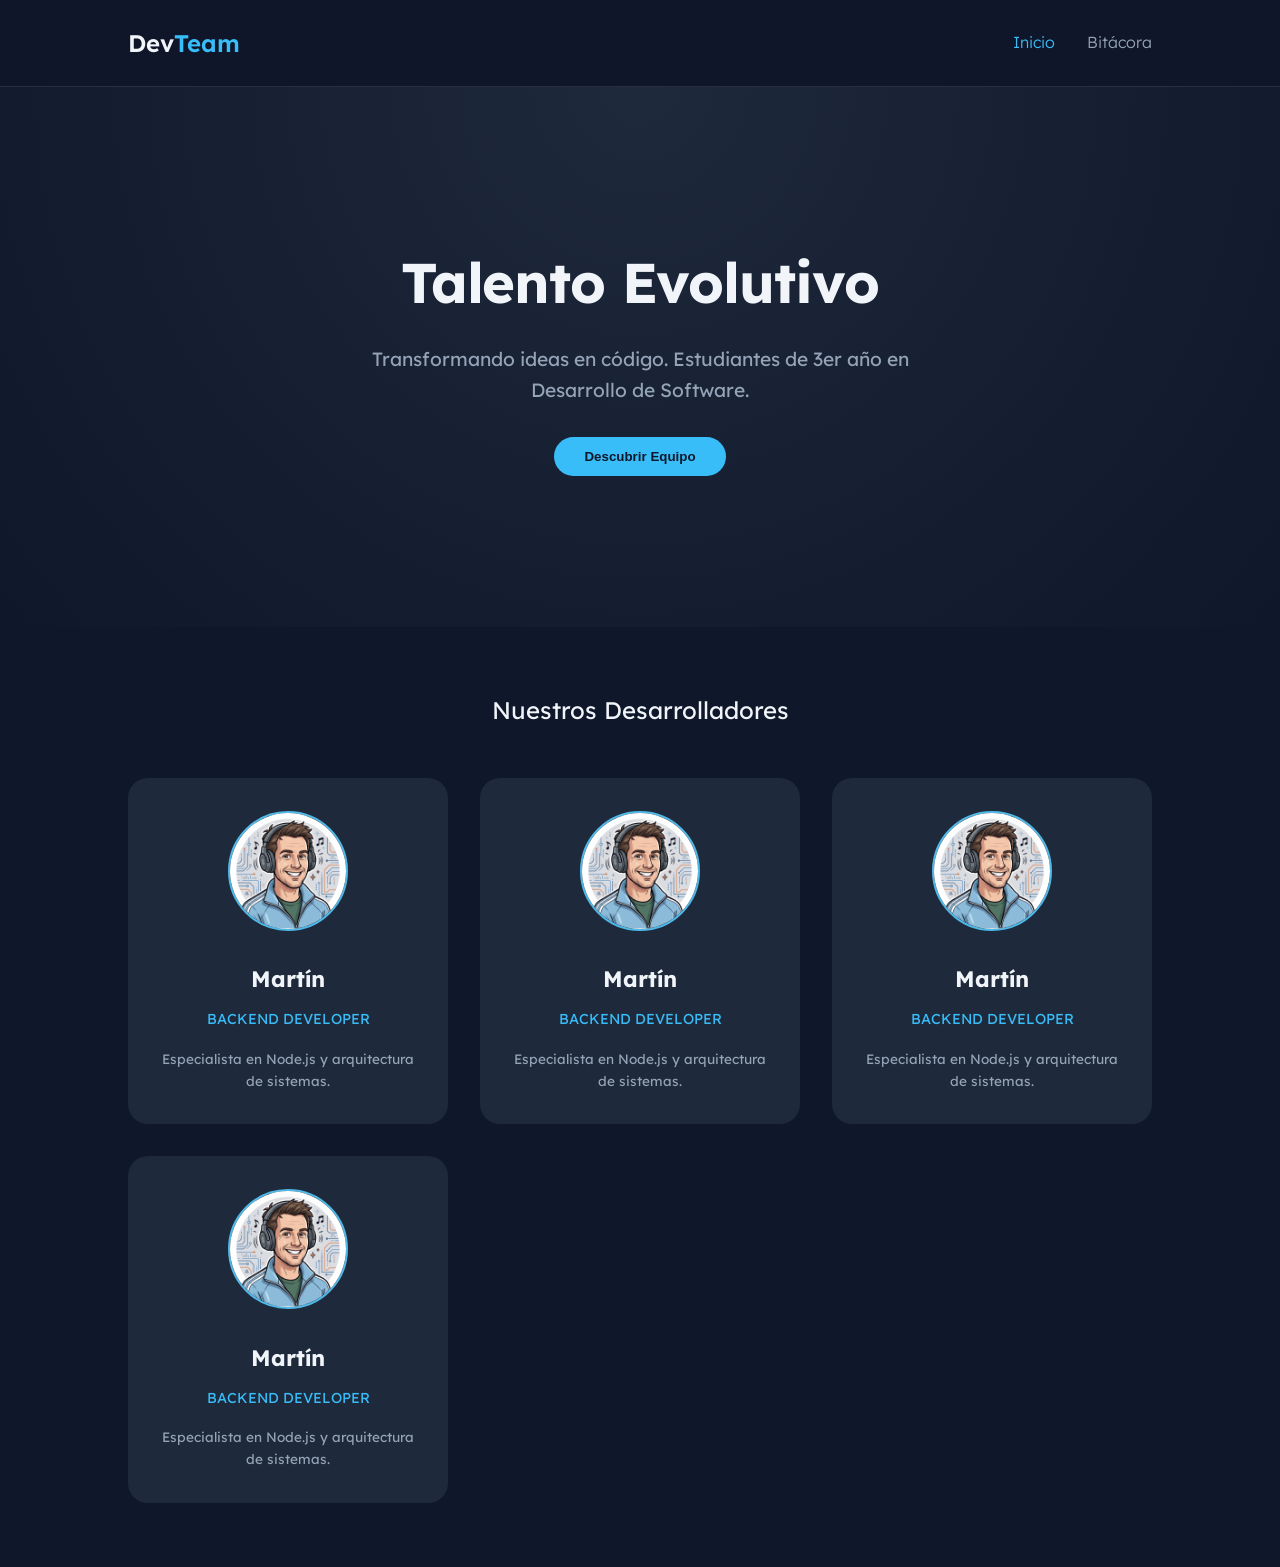
==== index.html @ af1cc762 "feat: algo de estilos, js e inicio de la landing page" ====
<!DOCTYPE html>
<html lang="es">
<head>
    <meta charset="UTF-8">
    <meta name="viewport" content="width=device-width, initial-scale=1.0">
    <title>DevTeam | Soluciones Tech</title>
    <link rel="stylesheet" href="css/styles.css">
    <link href="https://fonts.googleapis.com/css2?family=Lexend:wght@300;400;600&display=swap" rel="stylesheet">
</head>
<body>
    <nav class="navbar">
        <div class="nav-logo">Dev<span>Team</span></div>
        <ul class="nav-links">
            <li><a href="index.html" class="active">Inicio</a></li>
            <li><a href="bitacora.html">Bitácora</a></li>
        </ul>
    </nav>

    <header class="hero">
        <div class="hero-content">
            <h1 id="team-name">Talento Evolutivo</h1>
            <p>Transformando ideas en código. Estudiantes de 3er año en Desarrollo de Software.</p>
            <button id="btn-interaccion" class="btn-primary">Descubrir Equipo</button>
        </div>
    </header>

    <main class="container">
        <section id="integrantes">
            <h2 class="section-title">Nuestros Desarrolladores</h2>
            <div class="grid-container">
                <a href="integrante1.html" class="member-card">
                    <div class="card-img-wrapper">
                        <img src="img/avatar-martin.png" alt="Martín">
                    </div>
                    <div class="card-info">
                        <h3>Martín</h3>
                        <span>Backend Developer</span>
                        <p>Especialista en Node.js y arquitectura de sistemas.</p>
                    </div>
                </a>
                <a href="integrante2.html" class="member-card">
                    <div class="card-img-wrapper">
                        <img src="img/avatar-martin.png" alt="Martín">
                    </div>
                    <div class="card-info">
                        <h3>Martín</h3>
                        <span>Backend Developer</span>
                        <p>Especialista en Node.js y arquitectura de sistemas.</p>
                    </div>
                </a>
                <a href="integrante3.html" class="member-card">
                    <div class="card-img-wrapper">
                        <img src="img/avatar-martin.png" alt="Martín">
                    </div>
                    <div class="card-info">
                        <h3>Martín</h3>
                        <span>Backend Developer</span>
                        <p>Especialista en Node.js y arquitectura de sistemas.</p>
                    </div>
                </a>
                <a href="integrante4.html" class="member-card">
                    <div class="card-img-wrapper">
                        <img src="img/avatar-martin.png" alt="Martín">
                    </div>
                    <div class="card-info">
                        <h3>Martín</h3>
                        <span>Backend Developer</span>
                        <p>Especialista en Node.js y arquitectura de sistemas.</p>
                    </div>
                </a>
                </div>
        </section>
    </main>

    <script src="js/main.js"></script>
</body>
</html>
---- css/styles.css ----
/* Reset y Variables */
:root {
    --bg-dark: #0f172a;
    --bg-card: #1e293b;
    --accent: #38bdf8;
    --text-main: #f1f5f9;
    --text-dim: #94a3b8;
    --nav-blur: rgba(15, 23, 42, 0.8);
}

* { box-sizing: border-box; margin: 0; padding: 0; }

body {
    font-family: 'Lexend', sans-serif;
    background-color: var(--bg-dark);
    color: var(--text-main);
    line-height: 1.6;
}

/* Navbar Moderna con Blur */
.navbar {
    display: flex;
    justify-content: space-between;
    align-items: center;
    padding: 1.5rem 10%;
    background: var(--nav-blur);
    backdrop-filter: blur(10px);
    position: sticky;
    top: 0;
    z-index: 1000;
    border-bottom: 1px solid rgba(255,255,255,0.1);
}

.nav-logo { font-size: 1.5rem; font-weight: 600; }
.nav-logo span { color: var(--accent); }

.nav-links { display: flex; list-style: none; gap: 2rem; }
.nav-links a { 
    text-decoration: none; 
    color: var(--text-dim); 
    transition: 0.3s;
    font-weight: 300;
}
.nav-links a:hover, .nav-links a.active { color: var(--accent); }

/* Hero Section */
.hero {
    height: 60vh;
    display: flex;
    align-items: center;
    justify-content: center;
    text-align: center;
    background: radial-gradient(circle at top, #1e293b 0%, #0f172a 100%);
}

.hero h1 { font-size: 3.5rem; margin-bottom: 1rem; letter-spacing: -1px; }
.hero p { color: var(--text-dim); font-size: 1.2rem; max-width: 600px; }

/* Grid de Integrantes */
.container { padding: 4rem 10%; }
.section-title { margin-bottom: 3rem; font-weight: 400; text-align: center; }

.grid-container {
    display: grid;
    gap: 2rem;
    /* Responsive breakpoints */
    grid-template-columns: repeat(auto-fit, minmax(280px, 1fr));
}

.member-card {
    background: var(--bg-card);
    border-radius: 20px;
    padding: 2rem;
    text-decoration: none;
    color: inherit;
    transition: transform 0.4s, border 0.4s;
    border: 1px solid transparent;
    text-align: center;
}

.member-card:hover {
    transform: translateY(-10px);
    border-color: var(--accent);
}

.card-img-wrapper img {
    width: 120px;
    height: 120px;
    border-radius: 50%;
    margin-bottom: 1.5rem;
    filter: grayscale(20%);
    border: 2px solid var(--accent);
}

.card-info h3 { font-size: 1.4rem; margin-bottom: 0.5rem; }
.card-info span { color: var(--accent); font-size: 0.9rem; text-transform: uppercase; }
.card-info p { color: var(--text-dim); margin-top: 1rem; font-size: 0.85rem; }

/* Botón */
.btn-primary {
    margin-top: 2rem;
    padding: 12px 30px;
    background: var(--accent);
    border: none;
    border-radius: 30px;
    color: var(--bg-dark);
    font-weight: 600;
    cursor: pointer;
    transition: 0.3s;
}
.btn-primary:hover { opacity: 0.9; transform: scale(1.05); }

/* Breakpoints obligatorios */
@media (max-width: 400px) { .hero h1 { font-size: 2rem; } }
@media (max-width: 900px) { .navbar { padding: 1rem 5%; } }
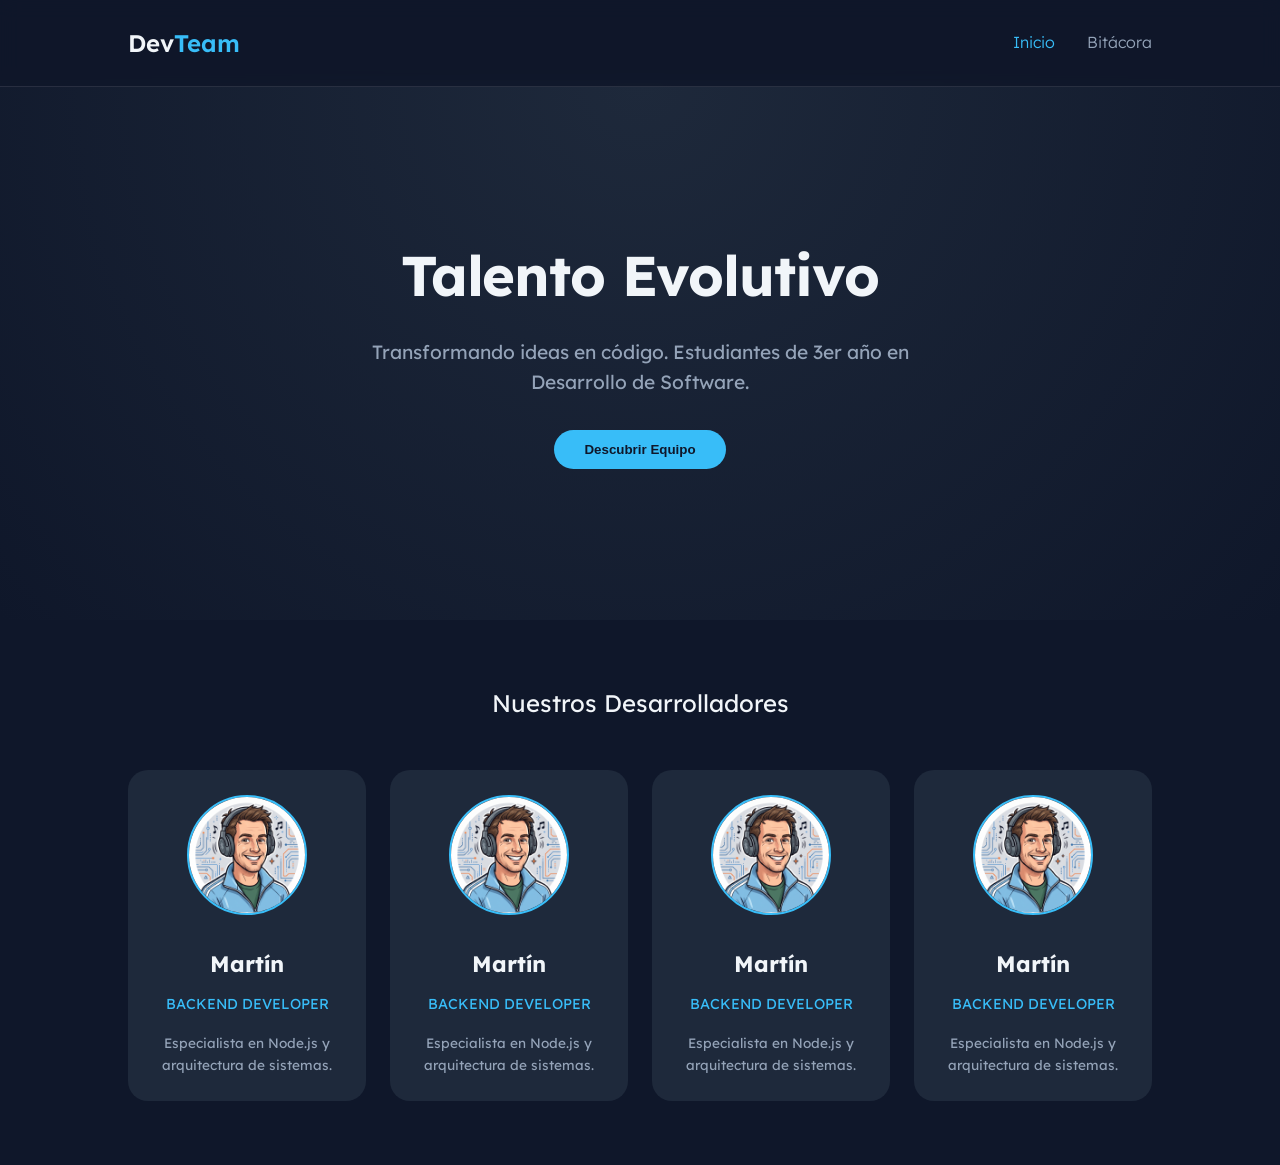
==== commit 9cf2323c: "fix: mejora de estilos" ====
--- a/index.html
+++ b/index.html
@@ -8,13 +8,7 @@
     <link href="https://fonts.googleapis.com/css2?family=Lexend:wght@300;400;600&display=swap" rel="stylesheet">
 </head>
 <body>
-    <nav class="navbar">
-        <div class="nav-logo">Dev<span>Team</span></div>
-        <ul class="nav-links">
-            <li><a href="index.html" class="active">Inicio</a></li>
-            <li><a href="bitacora.html">Bitácora</a></li>
-        </ul>
-    </nav>
+    <header id="navbar-container"></header>
 
     <header class="hero">
         <div class="hero-content">
@@ -68,10 +62,11 @@
                         <p>Especialista en Node.js y arquitectura de sistemas.</p>
                     </div>
                 </a>
-                </div>
+            </div>
         </section>
     </main>
 
+    <script src="js/layout.js"></script>
     <script src="js/main.js"></script>
 </body>
 </html>
--- a/css/styles.css
+++ b/css/styles.css
@@ -1,4 +1,3 @@
-/* Reset y Variables */
 :root {
     --bg-dark: #0f172a;
     --bg-card: #1e293b;
@@ -17,7 +16,6 @@
     line-height: 1.6;
 }
 
-/* Navbar Moderna con Blur */
 .navbar {
     display: flex;
     justify-content: space-between;
@@ -25,14 +23,30 @@
     padding: 1.5rem 10%;
     background: var(--nav-blur);
     backdrop-filter: blur(10px);
-    position: sticky;
+    position: fixed; /* Cambiado a fixed para consistencia */
+    width: 100%;
     top: 0;
     z-index: 1000;
     border-bottom: 1px solid rgba(255,255,255,0.1);
 }
 
-.nav-logo { font-size: 1.5rem; font-weight: 600; }
-.nav-logo span { color: var(--accent); }
+.nav-logo { 
+    font-size: 1.5rem; 
+    font-weight: 600; 
+    text-decoration: none; /* QUITA EL SUBRAYADO */
+    color: var(--text-main); /* MANTIENE EL COLOR BLANCO/PRINCIPAL */
+    transition: 0.3s;
+    display: inline-block;
+}
+
+.nav-logo span { 
+    color: var(--accent);
+}
+
+.nav-logo:hover {
+    opacity: 0.8;
+    transform: scale(1.02);
+}
 
 .nav-links { display: flex; list-style: none; gap: 2rem; }
 .nav-links a { 
@@ -42,8 +56,6 @@
     font-weight: 300;
 }
 .nav-links a:hover, .nav-links a.active { color: var(--accent); }
-
-/* Hero Section */
 .hero {
     height: 60vh;
     display: flex;
@@ -51,6 +63,7 @@
     justify-content: center;
     text-align: center;
     background: radial-gradient(circle at top, #1e293b 0%, #0f172a 100%);
+    margin-top: 80px; /* Espacio para navbar fixed */
 }
 
 .hero h1 { font-size: 3.5rem; margin-bottom: 1rem; letter-spacing: -1px; }
@@ -62,20 +75,22 @@
 
 .grid-container {
     display: grid;
-    gap: 2rem;
-    /* Responsive breakpoints */
-    grid-template-columns: repeat(auto-fit, minmax(280px, 1fr));
+    gap: 1.5rem;
+    grid-template-columns: repeat(4, 1fr);
 }
 
 .member-card {
     background: var(--bg-card);
     border-radius: 20px;
-    padding: 2rem;
+    padding: 1.5rem;
     text-decoration: none;
     color: inherit;
-    transition: transform 0.4s, border 0.4s;
+    transition: all 0.3s ease;
     border: 1px solid transparent;
     text-align: center;
+    display: flex;
+    flex-direction: column;
+    align-items: center;
 }
 
 .member-card:hover {
@@ -88,7 +103,6 @@
     height: 120px;
     border-radius: 50%;
     margin-bottom: 1.5rem;
-    filter: grayscale(20%);
     border: 2px solid var(--accent);
 }
 
@@ -96,7 +110,49 @@
 .card-info span { color: var(--accent); font-size: 0.9rem; text-transform: uppercase; }
 .card-info p { color: var(--text-dim); margin-top: 1rem; font-size: 0.85rem; }
 
-/* Botón */
+/* Perfil Individual */
+.profile-page {
+    display: flex;
+    justify-content: center;
+    padding: 120px 20px 40px; /* Padding superior para evitar tapa de navbar */
+}
+
+.card {
+    background: var(--bg-card);
+    border-radius: 20px;
+    padding: 2.5rem;
+    max-width: 500px;
+    width: 100%;
+    text-align: center;
+    border: 1px solid rgba(255,255,255,0.1);
+}
+
+.profile-img {
+    width: 150px;
+    height: 150px;
+    border-radius: 50%;
+    border: 3px solid var(--accent);
+    margin-bottom: 20px;
+}
+
+.info-section { text-align: left; margin-top: 20px; }
+.info-section h3 { color: var(--accent); margin-bottom: 10px; font-size: 1.1rem; border-bottom: 1px solid rgba(255,255,255,0.1); }
+
+.skills-list, .interest-list { list-style: none; margin-bottom: 20px; }
+.skills-list li::before { content: "• "; color: var(--accent); }
+
+#btn-toggle-info {
+    background: var(--accent);
+    color: var(--bg-dark);
+    border: none;
+    padding: 10px 25px;
+    border-radius: 25px;
+    font-weight: 600;
+    cursor: pointer;
+    transition: 0.3s;
+}
+
+/* Botón Primary Hero */
 .btn-primary {
     margin-top: 2rem;
     padding: 12px 30px;
@@ -108,8 +164,8 @@
     cursor: pointer;
     transition: 0.3s;
 }
-.btn-primary:hover { opacity: 0.9; transform: scale(1.05); }
 
-/* Breakpoints obligatorios */
-@media (max-width: 400px) { .hero h1 { font-size: 2rem; } }
-@media (max-width: 900px) { .navbar { padding: 1rem 5%; } }+/* Breakpoints */
+@media (max-width: 1200px) { .grid-container { grid-template-columns: repeat(2, 1fr); } }
+@media (max-width: 900px) { .hero h1 { font-size: 2.5rem; } }
+@media (max-width: 400px) { .grid-container { grid-template-columns: 1fr; } .hero h1 { font-size: 1.8rem; } }
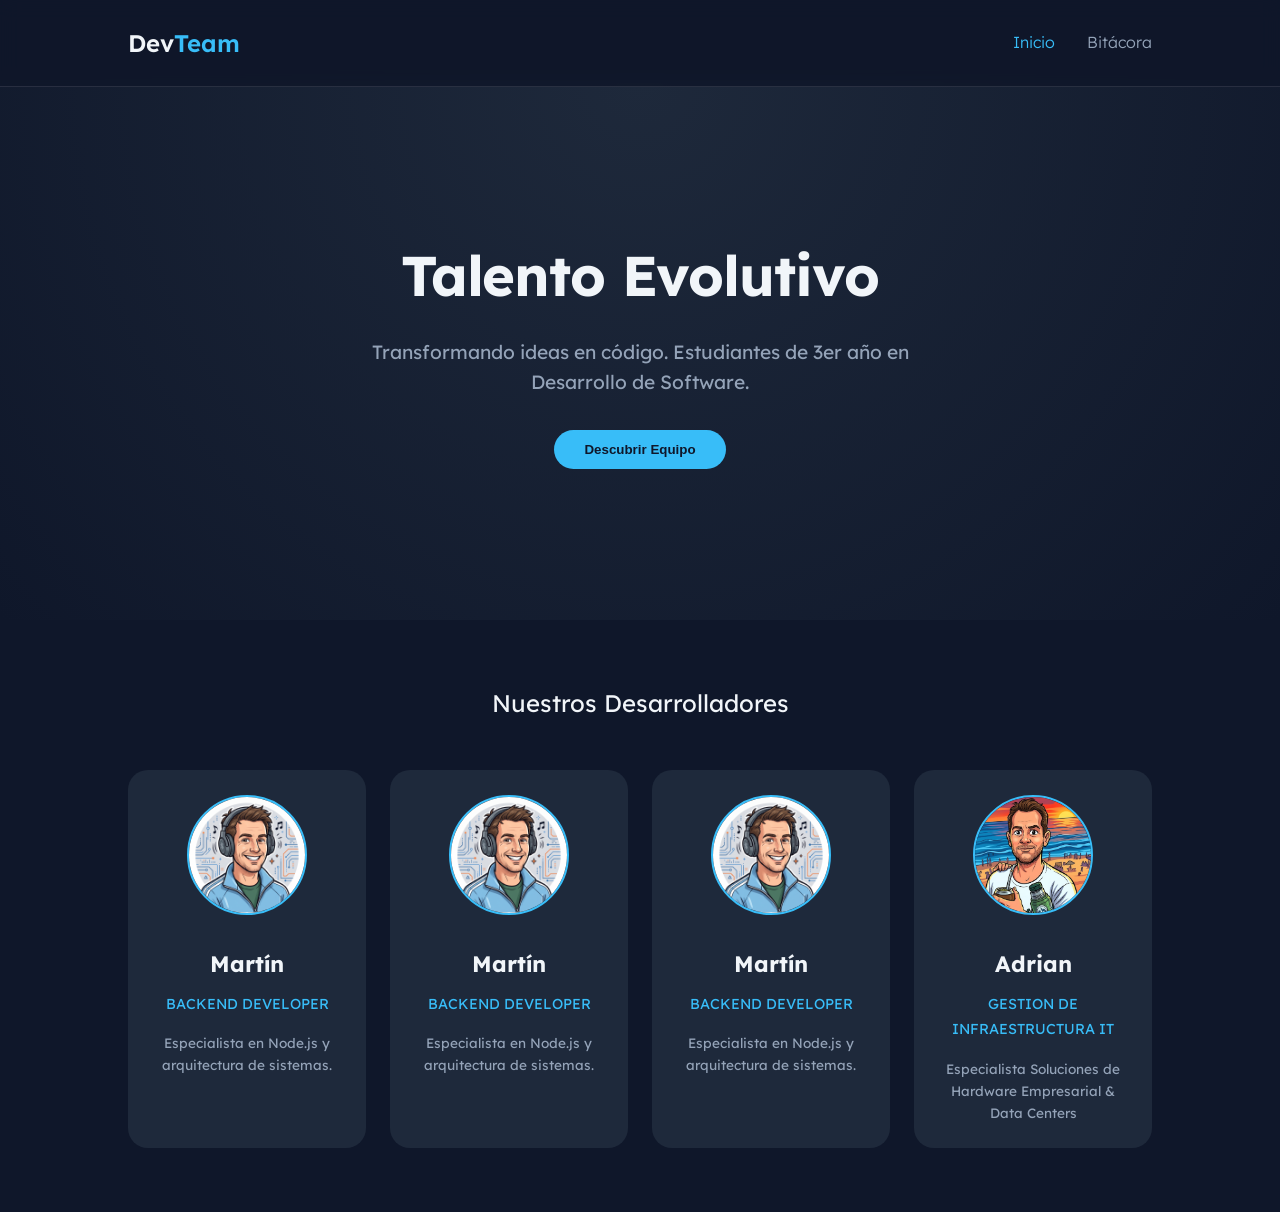
==== commit 0a9a183f: "Ajustes avatar index.html" ====
--- a/index.html
+++ b/index.html
@@ -54,12 +54,12 @@
                 </a>
                 <a href="integrante4.html" class="member-card">
                     <div class="card-img-wrapper">
-                        <img src="img/avatar-martin.png" alt="Martín">
+                        <img src="img/avatar-adrian.png" alt="Adrian">
                     </div>
                     <div class="card-info">
-                        <h3>Martín</h3>
-                        <span>Backend Developer</span>
-                        <p>Especialista en Node.js y arquitectura de sistemas.</p>
+                        <h3>Adrian</h3>
+                        <span>Gestion de infraestructura IT</span>
+                        <p>Especialista Soluciones de Hardware Empresarial & Data Centers</p>
                     </div>
                 </a>
             </div>
--- a/css/styles.css
+++ b/css/styles.css
@@ -104,6 +104,7 @@
     border-radius: 50%;
     margin-bottom: 1.5rem;
     border: 2px solid var(--accent);
+    object-fit: cover
 }
 
 .card-info h3 { font-size: 1.4rem; margin-bottom: 0.5rem; }
@@ -133,6 +134,7 @@
     border-radius: 50%;
     border: 3px solid var(--accent);
     margin-bottom: 20px;
+    object-fit: cover
 }
 
 .info-section { text-align: left; margin-top: 20px; }
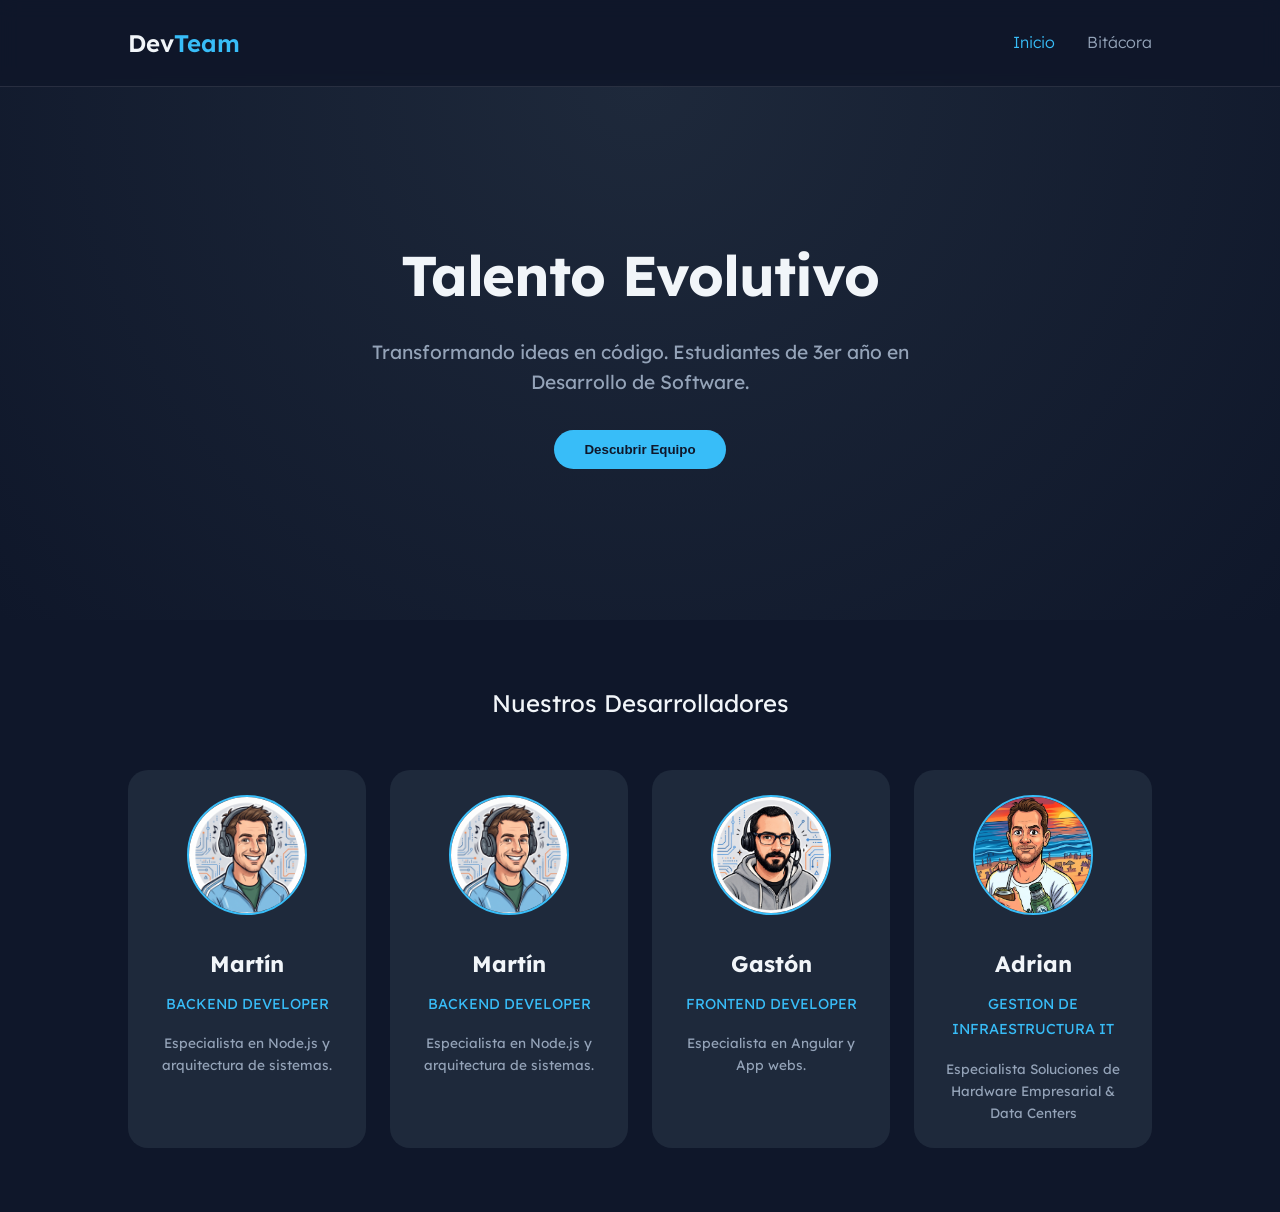
==== commit 4c522859: "feat: info de Gastón" ====
--- a/index.html
+++ b/index.html
@@ -44,12 +44,12 @@
                 </a>
                 <a href="integrante3.html" class="member-card">
                     <div class="card-img-wrapper">
-                        <img src="img/avatar-martin.png" alt="Martín">
+                        <img src="img/avatar-gaston.png" alt="Gastón">
                     </div>
                     <div class="card-info">
-                        <h3>Martín</h3>
-                        <span>Backend Developer</span>
-                        <p>Especialista en Node.js y arquitectura de sistemas.</p>
+                        <h3>Gastón</h3>
+                        <span>Frontend Developer</span>
+                        <p>Especialista en Angular y App webs.</p>
                     </div>
                 </a>
                 <a href="integrante4.html" class="member-card">
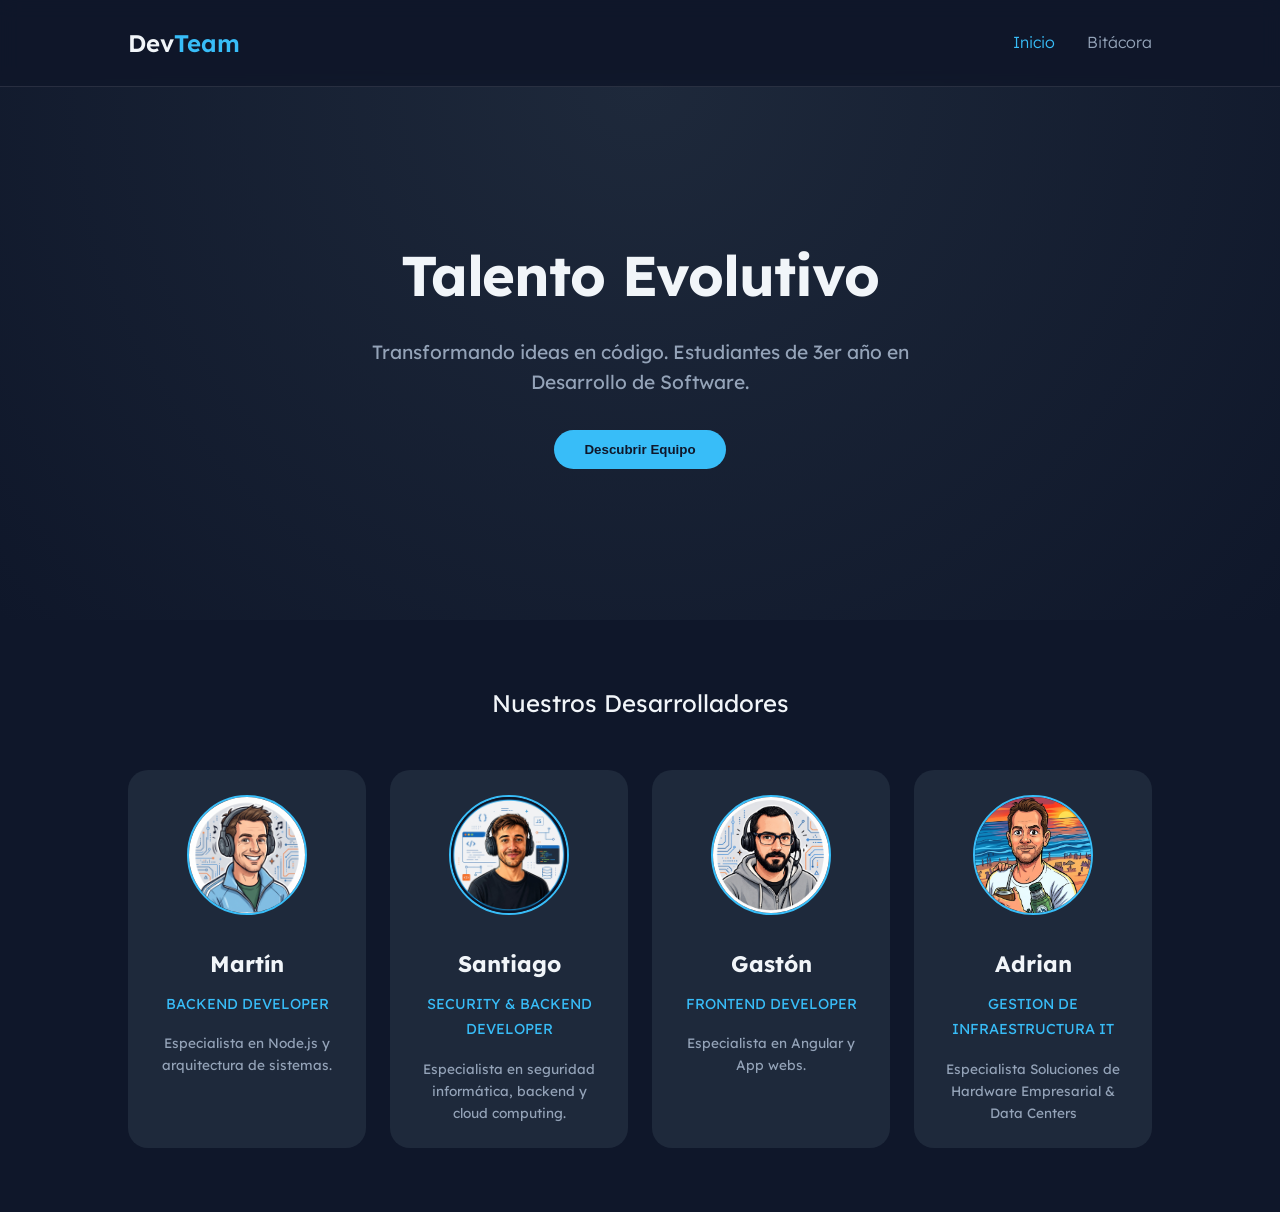
==== commit 2ada22a1: "modificacion de pagina integrante 2 y index" ====
--- a/index.html
+++ b/index.html
@@ -1,72 +1,80 @@
 <!DOCTYPE html>
 <html lang="es">
 <head>
-    <meta charset="UTF-8">
-    <meta name="viewport" content="width=device-width, initial-scale=1.0">
-    <title>DevTeam | Soluciones Tech</title>
-    <link rel="stylesheet" href="css/styles.css">
-    <link href="https://fonts.googleapis.com/css2?family=Lexend:wght@300;400;600&display=swap" rel="stylesheet">
+  <meta charset="UTF-8">
+  <meta name="viewport" content="width=device-width, initial-scale=1.0">
+  <title>DevTeam - Soluciones Tech</title>
+  <link rel="icon" type="image/svg+xml" href="img/favicon.svg">
+  <link rel="stylesheet" href="css/styles.css">
+  <link href="https://fonts.googleapis.com/css2?family=Lexend:wght@300;400;600&display=swap" rel="stylesheet">
 </head>
 <body>
-    <header id="navbar-container"></header>
 
-    <header class="hero">
-        <div class="hero-content">
-            <h1 id="team-name">Talento Evolutivo</h1>
-            <p>Transformando ideas en código. Estudiantes de 3er año en Desarrollo de Software.</p>
-            <button id="btn-interaccion" class="btn-primary">Descubrir Equipo</button>
-        </div>
-    </header>
+  <header id="navbar-container"></header>
 
-    <main class="container">
-        <section id="integrantes">
-            <h2 class="section-title">Nuestros Desarrolladores</h2>
-            <div class="grid-container">
-                <a href="integrante1.html" class="member-card">
-                    <div class="card-img-wrapper">
-                        <img src="img/avatar-martin.png" alt="Martín">
-                    </div>
-                    <div class="card-info">
-                        <h3>Martín</h3>
-                        <span>Backend Developer</span>
-                        <p>Especialista en Node.js y arquitectura de sistemas.</p>
-                    </div>
-                </a>
-                <a href="integrante2.html" class="member-card">
-                    <div class="card-img-wrapper">
-                        <img src="img/avatar-martin.png" alt="Martín">
-                    </div>
-                    <div class="card-info">
-                        <h3>Martín</h3>
-                        <span>Backend Developer</span>
-                        <p>Especialista en Node.js y arquitectura de sistemas.</p>
-                    </div>
-                </a>
-                <a href="integrante3.html" class="member-card">
-                    <div class="card-img-wrapper">
-                        <img src="img/avatar-gaston.png" alt="Gastón">
-                    </div>
-                    <div class="card-info">
-                        <h3>Gastón</h3>
-                        <span>Frontend Developer</span>
-                        <p>Especialista en Angular y App webs.</p>
-                    </div>
-                </a>
-                <a href="integrante4.html" class="member-card">
-                    <div class="card-img-wrapper">
-                        <img src="img/avatar-adrian.png" alt="Adrian">
-                    </div>
-                    <div class="card-info">
-                        <h3>Adrian</h3>
-                        <span>Gestion de infraestructura IT</span>
-                        <p>Especialista Soluciones de Hardware Empresarial & Data Centers</p>
-                    </div>
-                </a>
-            </div>
-        </section>
-    </main>
+  <header class="hero">
+    <div class="hero-content">
+      <h1 id="team-name">Talento Evolutivo</h1>
+      <p>Transformando ideas en código. Estudiantes de 3er año en Desarrollo de Software.</p>
+      <button id="btn-interaccion" class="btn-primary">Descubrir Equipo</button>
+    </div>
+  </header>
 
-    <script src="js/layout.js"></script>
-    <script src="js/main.js"></script>
+  <main class="container">
+    <section id="integrantes">
+      <h2 class="section-title">Nuestros Desarrolladores</h2>
+      <div class="grid-container">
+
+        <a href="integrante1.html" class="member-card">
+          <div class="card-img-wrapper">
+            <img src="img/avatar-martin.png" alt="Martín">
+          </div>
+          <div class="card-info">
+            <h3>Martín</h3>
+            <span>Backend Developer</span>
+            <p>Especialista en Node.js y arquitectura de sistemas.</p>
+          </div>
+        </a>
+
+        <a href="integrante2.html" class="member-card">
+          <div class="card-img-wrapper">
+            <img src="img/avatar-santiago.png" alt="Santiago">
+          </div>
+          <div class="card-info">
+            <h3>Santiago</h3>
+            <span>Security &amp; Backend Developer</span>
+            <p>Especialista en seguridad informática, backend y cloud computing.</p>
+          </div>
+        </a>
+
+        <a href="integrante3.html" class="member-card">
+          <div class="card-img-wrapper">
+            <img src="img/avatar-gaston.png" alt="Gastón">
+          </div>
+          <div class="card-info">
+            <h3>Gastón</h3>
+            <span>Frontend Developer</span>
+            <p>Especialista en Angular y App webs.</p>
+          </div>
+        </a>
+
+        <a href="integrante4.html" class="member-card">
+          <div class="card-img-wrapper">
+            <img src="img/avatar-adrian.png" alt="Adrian">
+          </div>
+          <div class="card-info">
+            <h3>Adrian</h3>
+            <span>Gestion de infraestructura IT</span>
+            <p>Especialista Soluciones de Hardware Empresarial & Data Centers</p>
+          </div>
+        </a>
+
+      </div>
+    </section>
+  </main>
+
+  <script src="js/layout.js"></script>
+  <script src="js/main.js"></script>
+
 </body>
 </html>
--- a/css/styles.css
+++ b/css/styles.css
@@ -134,7 +134,8 @@
     border-radius: 50%;
     border: 3px solid var(--accent);
     margin-bottom: 20px;
-    object-fit: cover
+    object-fit: cover;         
+    image-rendering: auto;
 }
 
 .info-section { text-align: left; margin-top: 20px; }
